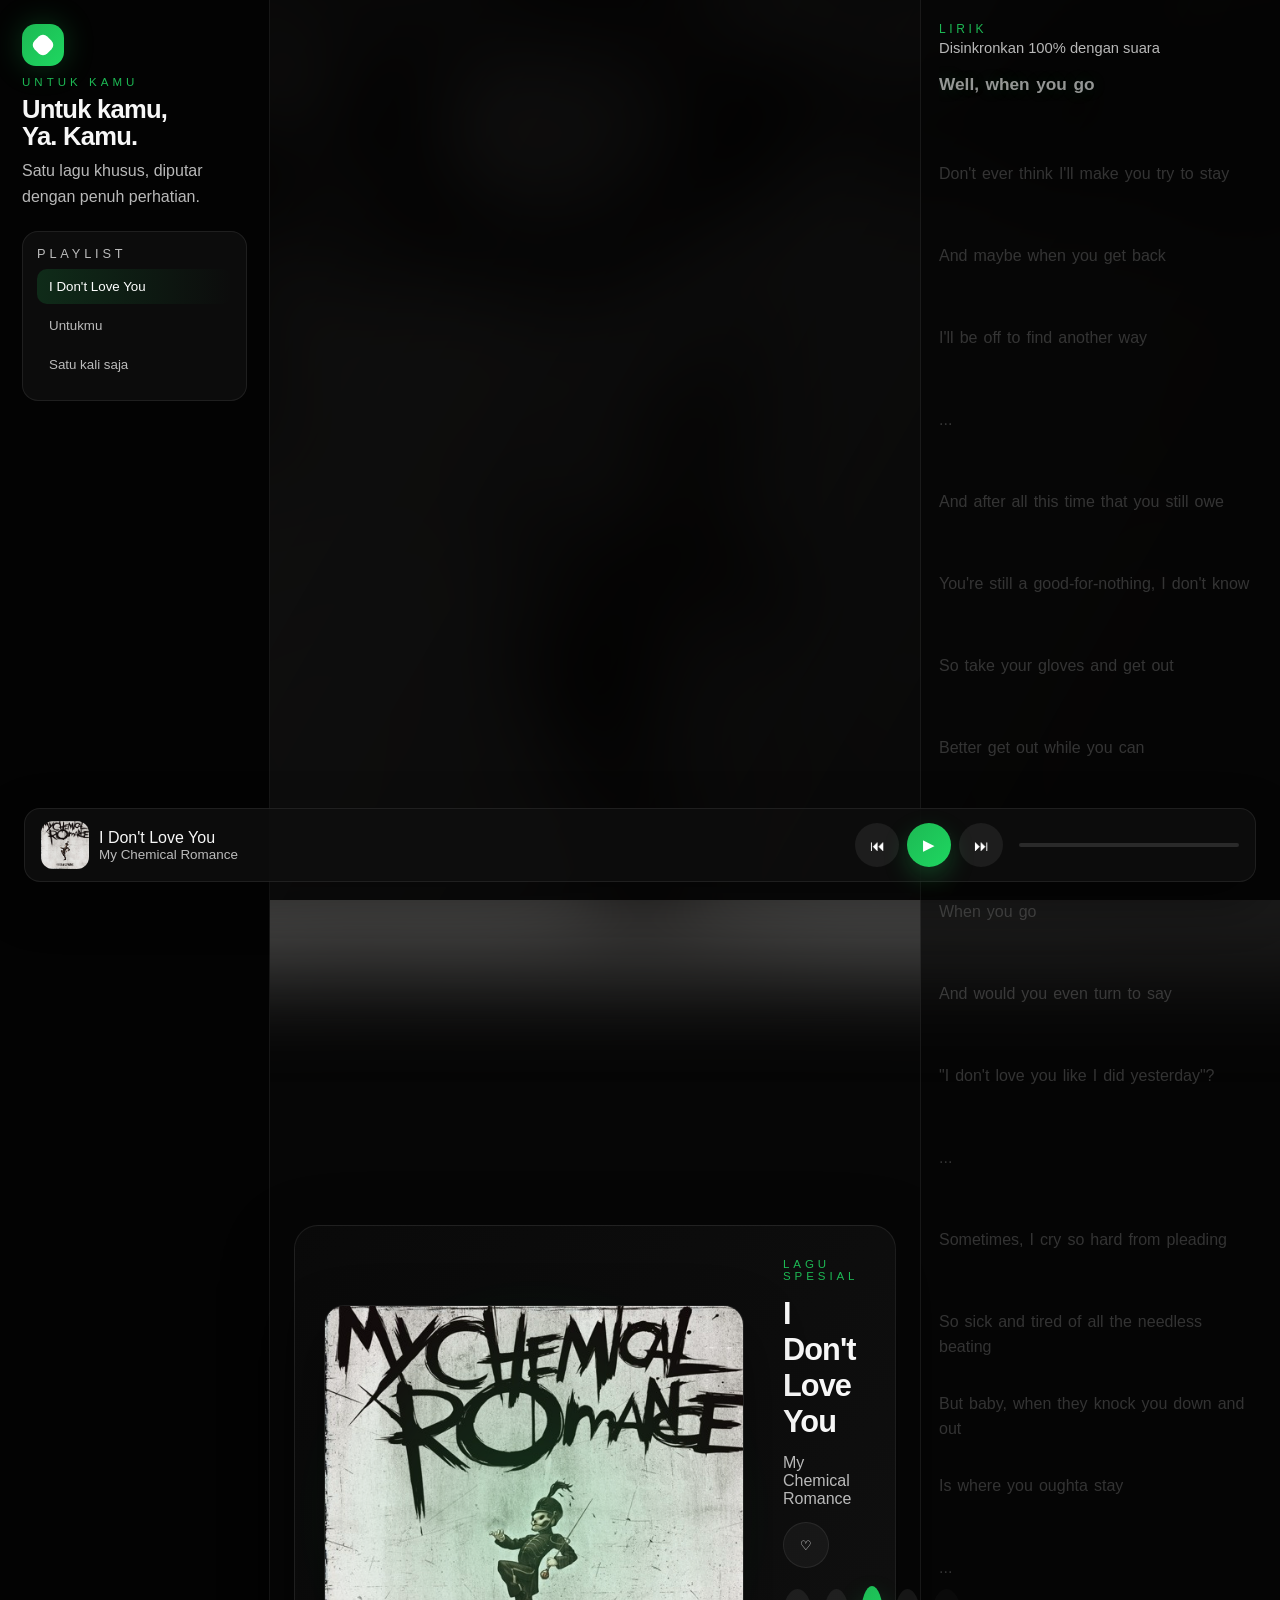
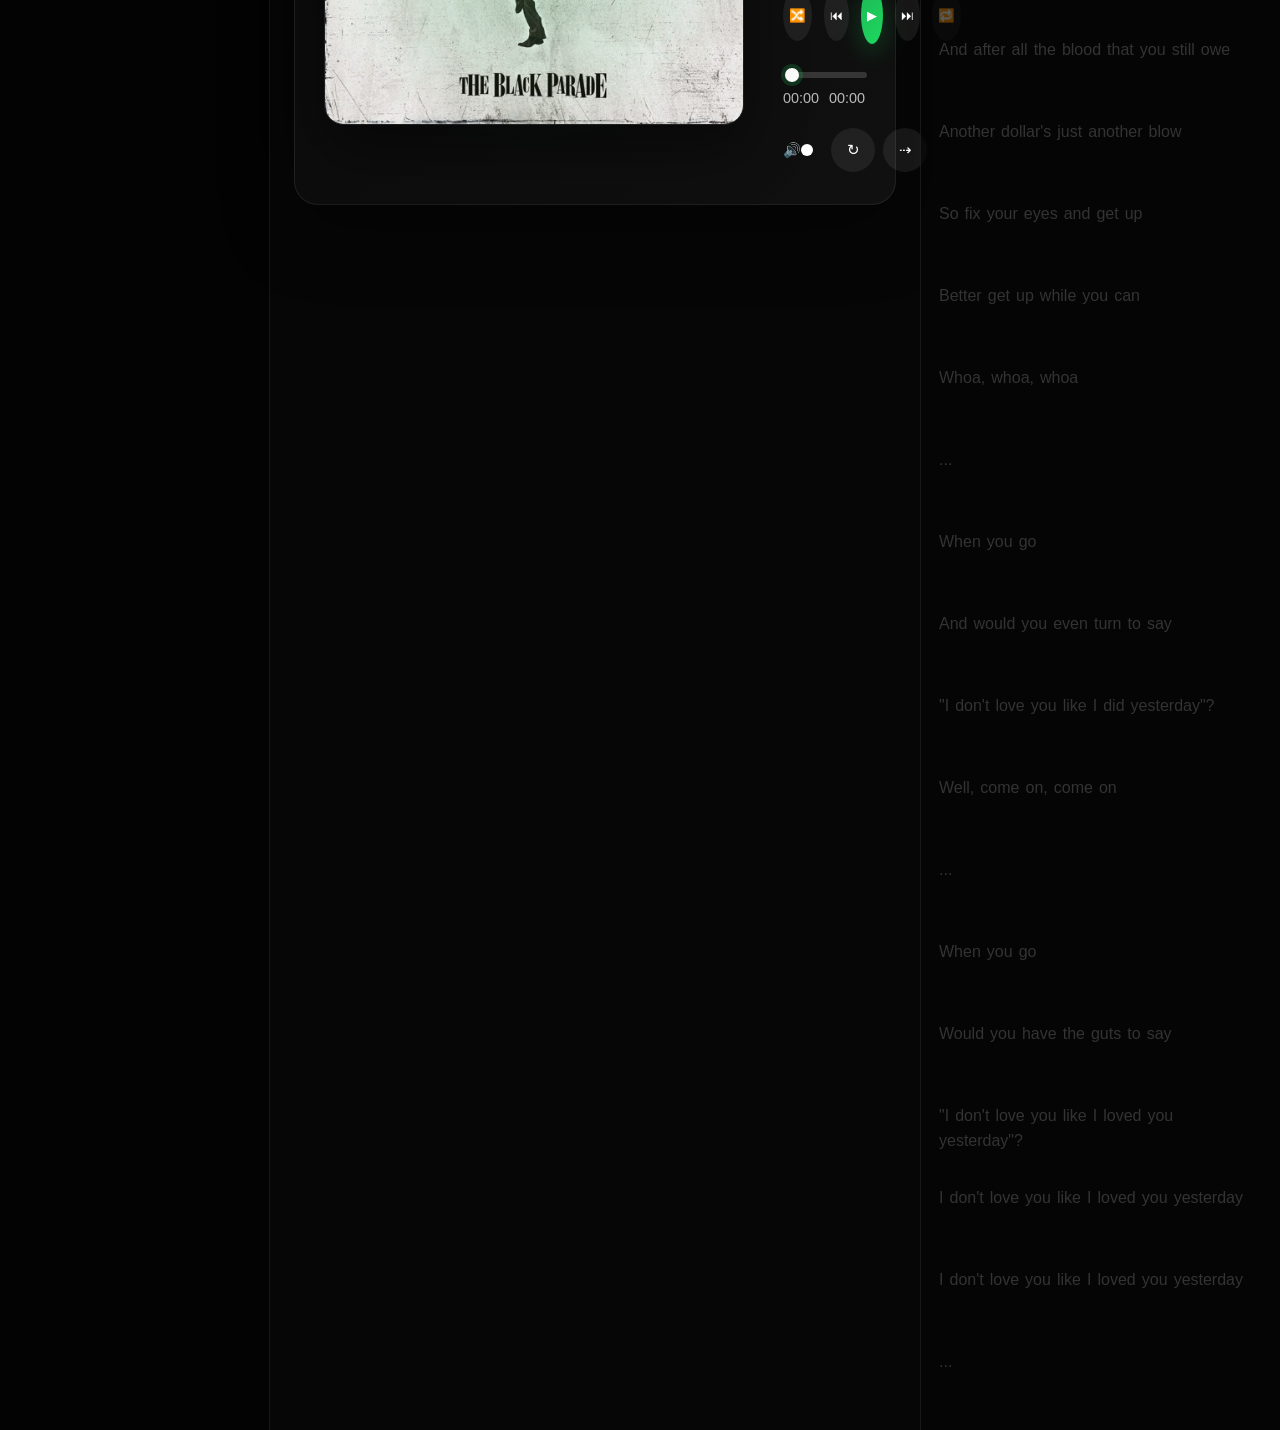
==== index.html @ a2f2b565 "Initial commit" ====
<!DOCTYPE html>
<html lang="id">
  <head>
    <meta charset="UTF-8" />
    <meta name="viewport" content="width=device-width, initial-scale=1.0" />
    <title>Spotify Premium — Untuk Kamu</title>
    <link rel="stylesheet" href="style.css" />
  </head>
  <body>
    <div class="background-layer"></div>

    <div class="app-shell">
      <aside class="sidebar">
        <div class="sidebar-top">
          <div class="spotify-logo" aria-label="Spotify">
            <span></span>
          </div>

          <div class="sidebar-heading">
            <p class="eyebrow">Untuk kamu</p>
            <h1>Untuk kamu,<br />Ya. Kamu.</h1>
            <p class="intro">Satu lagu khusus, diputar dengan penuh perhatian.</p>
          </div>

          <div class="playlist-card">
            <div class="playlist-head">Playlist</div>
            <button class="playlist-item active">I Don't Love You</button>
            <button class="playlist-item">Untukmu</button>
            <button class="playlist-item">Satu kali saja</button>
          </div>
        </div>
      </aside>

      <main class="main-panel">
        <section class="hero-card" id="playerShell">
          <div class="cover-column">
            <div class="cover-wrap">
              <img class="cover-art" src="coverlagu.jpg" alt="Cover lagu" />
            </div>
          </div>

          <div class="player-details">
            <p class="track-kicker">Lagu spesial</p>
            <h2>I Don't Love You</h2>
            <p class="artist">My Chemical Romance</p>
            <button class="heart-btn" aria-label="Suka">♡</button>

            <div class="controls-row" aria-label="Kontrol utama">
              <button class="icon-btn" data-action="shuffle" aria-label="Shuffle">🔀</button>
              <button class="icon-btn" data-action="prev" aria-label="Sebelumnya">⏮</button>
              <button class="icon-btn primary" data-action="toggle" aria-label="Putar / jeda">▶</button>
              <button class="icon-btn" data-action="next" aria-label="Selanjutnya">⏭</button>
              <button class="icon-btn" data-action="repeat" aria-label="Repeat">🔁</button>
            </div>


            <div class="timeline-block">
              <input id="progressBar" class="progress-bar" type="range" min="0" max="100" value="0" step="0.1" />
              <div class="time-row">
                <span id="currentTime">00:00</span>
                <span id="duration">00:00</span>
              </div>
            </div>

            <div class="footer-row">
              <label class="volume-control" for="volumeSlider">
                <span>🔊</span>
                <input id="volumeSlider" type="range" min="0" max="1" step="0.01" value="0.8" />
              </label>
              <div class="toggle-group">
                <button class="icon-btn small" id="repeatBtn" aria-label="Ulangi">↻</button>
                <button class="icon-btn small" id="shuffleBtn" aria-label="Acak">⇢</button>
              </div>
            </div>
          </div>
        </section>
      </main>

      <aside class="lyrics-column">
        <div class="lyrics-header">
          <p class="lyrics-label">Lirik</p>
          <p class="lyrics-sub">Disinkronkan 100% dengan suara</p>
        </div>
        <div id="lyricsList" class="lyrics-list"></div>
      </aside>
    </div>

    <div class="bottom-player">
      <div class="bottom-track">
        <div class="bottom-cover"></div>
        <div>
          <p class="bottom-title">I Don't Love You</p>
          <p class="bottom-artist">My Chemical Romance</p>
        </div>
      </div>

      <div class="bottom-controls">
        <button class="icon-btn small" data-action="prev" aria-label="Sebelumnya">⏮</button>
        <button class="icon-btn primary small" data-action="toggle" aria-label="Putar / jeda">▶</button>
        <button class="icon-btn small" data-action="next" aria-label="Selanjutnya">⏭</button>
      </div>

      <div class="bottom-progress"><span id="miniProgress"></span></div>
    </div>

    <audio id="audio" preload="metadata">
      <source src="LAGUNYA.MP3" type="audio/mpeg" />
    </audio>

    <script src="script.js"></script>
  </body>
</html>
---- style.css ----
﻿:root {
  color-scheme: dark;
  --bg: #060606;
  --panel: rgba(255,255,255,0.04);
  --panel-strong: rgba(255,255,255,0.07);
  --text: #f7f7f7;
  --muted: rgba(255,255,255,0.72);
  --accent: #1db954;
  --border: rgba(255,255,255,0.08);
}

* { box-sizing: border-box; }
html, body { margin: 0; min-height: 100%; }
body {
  font-family: Inter, "Segoe UI", Arial, sans-serif;
  color: var(--text);
  background: var(--bg);
  overflow: hidden;
  position: relative;
}

body::before {
  content: "";
  position: fixed;
  inset: -40px;
  background: url("coverlagu.jpg") center/cover no-repeat;
  filter: blur(40px) brightness(30%);
  transform: scale(1.08);
  z-index: -3;
}

body::after {
  content: "";
  position: fixed;
  inset: 0;
  background: linear-gradient(120deg, rgba(0,0,0,0.72), rgba(0,0,0,0.9));
  z-index: -2;
}

.app-shell {
  min-height: 100dvh;
  display: grid;
  grid-template-columns: 270px minmax(0, 1fr) 360px;
  background: transparent;
}

.sidebar, .main-panel, .lyrics-column { min-height: 100dvh; }

.sidebar {
  background: #030303;
  padding: 24px 22px;
  border-right: 1px solid var(--border);
}

.spotify-logo {
  width: 42px; height: 42px; border-radius: 14px;
  display: grid; place-items: center;
  background: linear-gradient(135deg, var(--accent), #1ed760);
  box-shadow: 0 0 30px rgba(29,185,84,0.28);
}

.spotify-logo span {
  width: 18px; height: 18px; border-radius: 6px;
  background: white; transform: rotate(45deg);
}

.eyebrow {
  margin: 10px 0 8px;
  text-transform: uppercase;
  letter-spacing: 0.35em;
  color: var(--accent);
  font-size: 0.72rem;
}

.sidebar-heading h1 {
  margin: 0 0 8px;
  font-size: clamp(1.6rem, 2vw, 2.2rem);
  line-height: 1.06;
  letter-spacing: -0.03em;
}

.intro {
  margin: 0;
  color: var(--muted);
  line-height: 1.6;
}

.playlist-card {
  margin-top: 22px;
  padding: 14px;
  border-radius: 16px;
  background: var(--panel);
  border: 1px solid var(--border);
}

.playlist-head {
  margin: 0 0 8px;
  font-size: 0.8rem;
  text-transform: uppercase;
  letter-spacing: 0.3em;
  color: var(--muted);
}

.playlist-item {
  width: 100%;
  text-align: left;
  border: 0;
  background: transparent;
  color: var(--muted);
  padding: 10px 12px;
  border-radius: 10px;
  cursor: pointer;
  margin-bottom: 4px;
}

.playlist-item.active {
  color: white;
  background: linear-gradient(90deg, rgba(29,185,84,0.18), transparent);
}

.main-panel {
  padding: 24px;
  display: flex;
  align-items: center;
}

.hero-card {
  width: 100%;
  min-height: 560px;
  padding: 24px;
  border-radius: 24px;
  background: linear-gradient(135deg, rgba(10,10,10,0.96), rgba(18,18,18,0.9));
  border: 1px solid var(--border);
  box-shadow: 0 24px 70px rgba(0,0,0,0.35);
  display: grid;
  grid-template-columns: 430px minmax(0, 1fr);
  gap: 28px;
  align-items: center;
}

.cover-column { display: flex; justify-content: center; }

.cover-wrap { position: relative; display: grid; place-items: center; }

.cover-wrap::before {
  content: "";
  position: absolute;
  inset: -24px;
  border-radius: 50%;
  background: radial-gradient(circle, rgba(29,185,84,0.34), transparent 68%);
  filter: blur(20px);
  opacity: 0.7;
  transition: all 0.4s ease;
}

.hero-card.is-playing .cover-wrap::before {
  opacity: 1; transform: scale(1.04);
}

.cover-art {
  width: 420px;
  height: 420px;
  object-fit: cover;
  border-radius: 20px;
  box-shadow: 0 24px 60px rgba(0,0,0,0.45);
  border: 1px solid rgba(255,255,255,0.08);
  transition: transform 0.45s ease, box-shadow 0.45s ease;
}

.hero-card.is-playing .cover-art {
  animation: gentle-spin 24s linear infinite;
  box-shadow: 0 24px 60px rgba(0,0,0,0.45), 0 0 50px rgba(29,185,84,0.2);
}

.player-details {
  display: flex;
  flex-direction: column;
  gap: 14px;
  padding: 8px 6px;
}

.track-kicker {
  margin: 0;
  font-size: 0.72rem;
  text-transform: uppercase;
  letter-spacing: 0.34em;
  color: var(--accent);
}

.player-details h2 {
  margin: 0;
  font-size: clamp(1.8rem, 2.4vw, 2.8rem);
  letter-spacing: -0.03em;
}

.artist {
  margin: 0;
  color: var(--muted);
  font-size: 1rem;
}

.heart-btn {
  width: 46px;
  height: 46px;
  border-radius: 50%;
  border: 1px solid var(--border);
  background: var(--panel);
  color: white;
  cursor: pointer;
}

.controls-row {
  display: flex;
  align-items: center;
  gap: 12px;
  margin-top: 4px;
}

.icon-btn {
  border: 0;
  border-radius: 50%;
  width: 52px; height: 52px;
  display: grid; place-items: center;
  background: var(--panel-strong);
  color: white;
  cursor: pointer;
  transition: transform 0.2s ease, background 0.2s ease;
}

.icon-btn:hover { transform: translateY(-2px); background: rgba(255,255,255,0.14); }

.icon-btn.primary {
  width: 58px; height: 58px;
  background: linear-gradient(135deg, var(--accent), #1ed760);
  box-shadow: 0 10px 24px rgba(29,185,84,0.28);
}

.icon-btn.small { width: 44px; height: 44px; font-size: 0.95rem; }
.icon-btn.active { color: var(--accent); box-shadow: inset 0 0 0 1px rgba(29,185,84,0.3); }

.timeline-block { margin-top: 6px; }

.progress-bar {
  appearance: none;
  width: 100%; height: 6px;
  border-radius: 999px;
  background: linear-gradient(90deg, var(--accent) 0%, rgba(255,255,255,0.16) 0%);
  outline: none;
}

.progress-bar::-webkit-slider-thumb {
  appearance: none;
  width: 14px; height: 14px; border-radius: 50%;
  background: white; box-shadow: 0 0 0 4px rgba(29,185,84,0.22);
}

.time-row, .footer-row {
  display: flex; align-items: center; justify-content: space-between;
  margin-top: 8px; color: var(--muted); font-size: 0.9rem;
}

.footer-row { gap: 16px; }

.volume-control {
  flex: 1; display: flex; align-items: center; gap: 10px;
}

.volume-control input[type="range"] {
  appearance: none; width: 100%; height: 4px; border-radius: 999px;
  background: linear-gradient(90deg, var(--accent) 0%, rgba(255,255,255,0.16) 0%);
  outline: none;
}

.volume-control input[type="range"]::-webkit-slider-thumb {
  appearance: none; width: 12px; height: 12px; border-radius: 50%; background: white;
}

.toggle-group { display: flex; gap: 8px; }

.lyrics-column {
  background: rgba(6,6,6,0.65);
  border-left: 1px solid var(--border);
  padding: 22px 18px;
  display: flex; flex-direction: column;
}

.lyrics-header { margin-bottom: 10px; }
.lyrics-label {
  margin: 0 0 4px;
  text-transform: uppercase; letter-spacing: 0.3em;
  color: var(--accent); font-size: 0.75rem;
}
.lyrics-sub { margin: 0; color: var(--muted); font-size: 0.92rem; }

.lyrics-list {
  flex: 1; overflow-y: auto; padding-right: 6px;
  display: flex; flex-direction: column; gap: 10px;
}

.lyrics-list::-webkit-scrollbar { width: 6px; }
.lyrics-list::-webkit-scrollbar-thumb { background: rgba(255,255,255,0.14); border-radius: 999px; }

.lyric-line {
  padding: 6px 0; min-height: 72px; opacity: 0.55;
  transform: translateY(8px); transition: all 0.3s ease;
  color: rgba(255,255,255,0.74); font-size: 1rem; line-height: 1.45;
}

.lyric-line.active {
  opacity: 1; color: #f5fff7; transform: translateY(0);
  font-size: 1.08rem; font-weight: 700; text-shadow: 0 0 16px rgba(29,185,84,0.18);
}

.lyric-line.previous, .lyric-line.next { opacity: 0.32; filter: blur(0.3px); }

.lyric-text { display: flex; flex-wrap: wrap; gap: 0.1em; }
.word { display: inline-block; color: rgba(255,255,255,0.58); white-space: pre-wrap; }
.word.highlight { color: #f7fff9; text-shadow: 0 0 16px rgba(29,185,84,0.18); }

.bottom-player {
  position: fixed; left: 24px; right: 24px; bottom: 18px;
  display: grid; grid-template-columns: 1fr auto auto; align-items: center; gap: 16px;
  padding: 12px 16px; border-radius: 16px; background: rgba(14,14,14,0.9);
  border: 1px solid var(--border); box-shadow: 0 18px 50px rgba(0,0,0,0.36);
}

.bottom-track { display: flex; align-items: center; gap: 10px; min-width: 0; }
.bottom-cover {
  width: 48px; height: 48px; border-radius: 12px;
  background: url("coverlagu.jpg") center/cover no-repeat; flex-shrink: 0;
}
.bottom-title, .bottom-artist { margin: 0; overflow: hidden; text-overflow: ellipsis; white-space: nowrap; }
.bottom-artist { color: var(--muted); font-size: 0.84rem; }
.bottom-controls { display: flex; gap: 8px; }
.bottom-progress {
  width: 220px; height: 4px; border-radius: 999px; background: rgba(255,255,255,0.12); overflow: hidden;
}
.bottom-progress span { display: block; height: 100%; width: 0; background: linear-gradient(90deg, var(--accent), #1ed760); }

@keyframes gentle-spin { from { transform: rotate(0deg); } to { transform: rotate(360deg); } }

@media (max-width: 1180px) {
  .app-shell { grid-template-columns: 1fr; }
  .sidebar, .lyrics-column { min-height: auto; }
  .sidebar { border-right: 0; border-bottom: 1px solid var(--border); }
  .lyrics-column { border-left: 0; border-top: 1px solid var(--border); }
  .hero-card { grid-template-columns: 1fr; min-height: auto; }
  .cover-art { width: min(72vw, 420px); height: min(72vw, 420px); }
}

@media (max-width: 760px) {
  body { overflow-y: auto; }
  .main-panel { padding: 14px; }
  .hero-card { padding: 18px; }
  .bottom-player { left: 12px; right: 12px; bottom: 12px; grid-template-columns: 1fr; }
  .bottom-progress { width: 100%; }
  .footer-row { flex-direction: column; align-items: flex-start; }
  .toggle-group { width: 100%; justify-content: flex-end; }
}
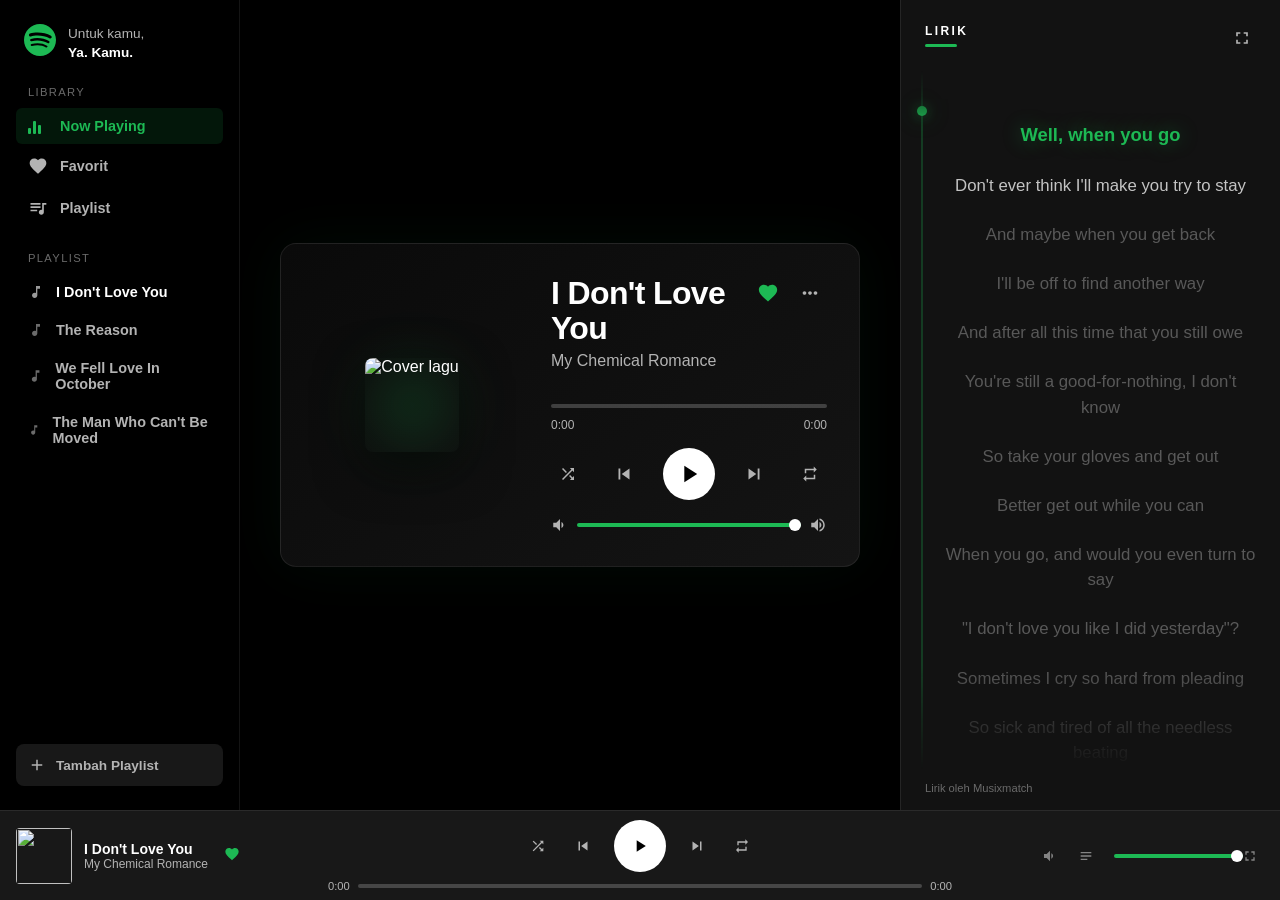
==== commit 737cdc07: "web-ku" ====
--- a/index.html
+++ b/index.html
@@ -3,109 +3,356 @@
   <head>
     <meta charset="UTF-8" />
     <meta name="viewport" content="width=device-width, initial-scale=1.0" />
-    <title>Spotify Premium — Untuk Kamu</title>
+    <title>Spotify — Untuk Kamu</title>
     <link rel="stylesheet" href="style.css" />
   </head>
   <body>
-    <div class="background-layer"></div>
-
     <div class="app-shell">
+      <!-- Sidebar -->
       <aside class="sidebar">
-        <div class="sidebar-top">
+        <div class="sidebar-brand">
           <div class="spotify-logo" aria-label="Spotify">
-            <span></span>
-          </div>
-
-          <div class="sidebar-heading">
-            <p class="eyebrow">Untuk kamu</p>
-            <h1>Untuk kamu,<br />Ya. Kamu.</h1>
-            <p class="intro">Satu lagu khusus, diputar dengan penuh perhatian.</p>
-          </div>
-
-          <div class="playlist-card">
-            <div class="playlist-head">Playlist</div>
-            <button class="playlist-item active">I Don't Love You</button>
-            <button class="playlist-item">Untukmu</button>
-            <button class="playlist-item">Satu kali saja</button>
-          </div>
-        </div>
+            <svg viewBox="0 0 24 24" width="32" height="32" fill="currentColor">
+              <path d="M12 0C5.4 0 0 5.4 0 12s5.4 12 12 12 12-5.4 12-12S18.66 0 12 0zm5.521 17.34c-.24.359-.66.48-1.021.24-2.82-1.74-6.36-2.101-10.561-1.141-.418.122-.779-.179-.899-.539-.12-.421.18-.78.54-.9 4.56-1.021 8.52-.6 11.64 1.32.42.18.479.659.301 1.02zm1.44-3.3c-.301.42-.841.6-1.262.3-3.239-1.98-8.159-2.58-11.939-1.38-.479.12-1.02-.12-1.14-.6-.12-.48.12-1.021.6-1.141C9.6 9.9 15 10.561 18.72 12.84c.361.181.54.78.241 1.2zm.12-3.36C15.24 8.4 8.82 8.16 5.16 9.301c-.6.179-1.2-.181-1.38-.721-.18-.601.18-1.2.72-1.381 4.26-1.26 11.28-1.02 15.721 1.621.539.3.719 1.02.419 1.56-.299.421-1.02.599-1.559.3z"/>
+            </svg>
+          </div>
+          <p class="sidebar-greeting">Untuk kamu,<br /><strong>Ya. Kamu.</strong></p>
+        </div>
+
+        <nav class="sidebar-nav">
+          <p class="nav-section-label">Library</p>
+          <button class="nav-item active" data-nav="now-playing">
+            <span class="nav-icon equalizer">
+              <span></span><span></span><span></span>
+            </span>
+            Now Playing
+          </button>
+          <button class="nav-item" data-nav="favorit">
+            <svg class="nav-icon" viewBox="0 0 24 24" width="20" height="20" fill="currentColor">
+              <path d="M12 21.35l-1.45-1.32C5.4 15.36 2 12.28 2 8.5 2 5.42 4.42 3 7.5 3c1.74 0 3.41.81 4.5 2.09C13.09 3.81 14.76 3 16.5 3 19.58 3 22 5.42 22 8.5c0 3.78-3.4 6.86-8.55 11.54L12 21.35z"/>
+            </svg>
+            Favorit
+          </button>
+          <button class="nav-item" data-nav="playlist">
+            <svg class="nav-icon" viewBox="0 0 24 24" width="20" height="20" fill="currentColor">
+              <path d="M15 6H3v2h12V6zm0 4H3v2h12v-2zM3 16h8v-2H3v2zM17 6v8.18c-.31-.11-.65-.18-1-.18-1.66 0-3 1.34-3 3s1.34 3 3 3 3-1.34 3-3V8h3V6h-5z"/>
+            </svg>
+            Playlist
+          </button>
+        </nav>
+
+        <div class="sidebar-playlists">
+          <p class="nav-section-label">Playlist</p>
+          <button class="playlist-item active" data-song-index="0">
+            <svg viewBox="0 0 24 24" width="16" height="16" fill="currentColor"><path d="M12 3v10.55c-.59-.34-1.27-.55-2-.55-2.21 0-4 1.79-4 4s1.79 4 4 4 4-1.79 4-4V7h4V3h-6z"/></svg>
+            I Don't Love You
+          </button>
+          <button class="playlist-item" data-song-index="1">
+            <svg viewBox="0 0 24 24" width="16" height="16" fill="currentColor"><path d="M12 3v10.55c-.59-.34-1.27-.55-2-.55-2.21 0-4 1.79-4 4s1.79 4 4 4 4-1.79 4-4V7h4V3h-6z"/></svg>
+            The Reason
+          </button>
+          <button class="playlist-item" data-song-index="2">
+            <svg viewBox="0 0 24 24" width="16" height="16" fill="currentColor"><path d="M12 3v10.55c-.59-.34-1.27-.55-2-.55-2.21 0-4 1.79-4 4s1.79 4 4 4 4-1.79 4-4V7h4V3h-6z"/></svg>
+            We Fell Love In October
+          </button>
+          <button class="playlist-item" data-song-index="3">
+            <svg viewBox="0 0 24 24" width="16" height="16" fill="currentColor"><path d="M12 3v10.55c-.59-.34-1.27-.55-2-.55-2.21 0-4 1.79-4 4s1.79 4 4 4 4-1.79 4-4V7h4V3h-6z"/></svg>
+            The Man Who Can't Be Moved
+          </button>
+        </div>
+
+        <button class="add-playlist-btn">
+          <svg viewBox="0 0 24 24" width="18" height="18" fill="currentColor"><path d="M19 13h-6v6h-2v-6H5v-2h6V5h2v6h6v2z"/></svg>
+          Tambah Playlist
+        </button>
       </aside>
 
+      <!-- Main Player -->
       <main class="main-panel">
-        <section class="hero-card" id="playerShell">
-          <div class="cover-column">
+        <section class="player-card" id="playerShell">
+          <div class="cover-section">
             <div class="cover-wrap">
               <img class="cover-art" src="coverlagu.jpg" alt="Cover lagu" />
             </div>
           </div>
 
-          <div class="player-details">
-            <p class="track-kicker">Lagu spesial</p>
-            <h2>I Don't Love You</h2>
-            <p class="artist">My Chemical Romance</p>
-            <button class="heart-btn" aria-label="Suka">♡</button>
-
-            <div class="controls-row" aria-label="Kontrol utama">
-              <button class="icon-btn" data-action="shuffle" aria-label="Shuffle">🔀</button>
-              <button class="icon-btn" data-action="prev" aria-label="Sebelumnya">⏮</button>
-              <button class="icon-btn primary" data-action="toggle" aria-label="Putar / jeda">▶</button>
-              <button class="icon-btn" data-action="next" aria-label="Selanjutnya">⏭</button>
-              <button class="icon-btn" data-action="repeat" aria-label="Repeat">🔁</button>
+          <div class="track-section">
+            <div class="track-header">
+              <div>
+                <h2 class="track-title">I Don't Love You</h2>
+                <p class="track-artist">My Chemical Romance</p>
+              </div>
+              <div class="track-actions">
+                <button class="heart-btn liked" aria-label="Suka">
+                  <svg viewBox="0 0 24 24" width="22" height="22" fill="currentColor">
+                    <path d="M12 21.35l-1.45-1.32C5.4 15.36 2 12.28 2 8.5 2 5.42 4.42 3 7.5 3c1.74 0 3.41.81 4.5 2.09C13.09 3.81 14.76 3 16.5 3 19.58 3 22 5.42 22 8.5c0 3.78-3.4 6.86-8.55 11.54L12 21.35z"/>
+                  </svg>
+                </button>
+                <button class="menu-btn" aria-label="Menu">
+                  <svg viewBox="0 0 24 24" width="22" height="22" fill="currentColor">
+                    <path d="M6 10c-1.1 0-2 .9-2 2s.9 2 2 2 2-.9 2-2-.9-2-2-2zm12 0c-1.1 0-2 .9-2 2s.9 2 2 2 2-.9 2-2-.9-2-2-2zm-6 0c-1.1 0-2 .9-2 2s.9 2 2 2 2-.9 2-2-.9-2-2-2z"/>
+                  </svg>
+                </button>
+              </div>
             </div>
 
-
-            <div class="timeline-block">
-              <input id="progressBar" class="progress-bar" type="range" min="0" max="100" value="0" step="0.1" />
-              <div class="time-row">
-                <span id="currentTime">00:00</span>
-                <span id="duration">00:00</span>
-              </div>
-            </div>
-
-            <div class="footer-row">
-              <label class="volume-control" for="volumeSlider">
-                <span>🔊</span>
+            <div class="player-controls">
+              <div class="timeline-block">
+                <input id="progressBar" class="progress-bar" type="range" min="0" max="100" value="0" step="0.01" />
+                <div class="time-row">
+                  <span id="currentTime">0:00</span>
+                  <span id="duration">0:00</span>
+                </div>
+              </div>
+
+              <div class="controls-row">
+                <button class="ctrl-btn" data-action="shuffle" aria-label="Shuffle">
+                  <svg viewBox="0 0 24 24" width="18" height="18" fill="currentColor"><path d="M10.59 9.17L5.41 4 4 5.41l5.17 5.17 1.42-1.41zM14.5 4l2.04 2.04L4 18.59 5.41 20 17.96 7.46 20 9.5V4h-5.5zm.33 9.41l-1.41 1.41 3.13 3.13L14.5 20H20v-5.5l-2.04 2.04-3.13-3.13z"/></svg>
+                </button>
+                <button class="ctrl-btn" data-action="prev" aria-label="Sebelumnya">
+                  <svg viewBox="0 0 24 24" width="22" height="22" fill="currentColor"><path d="M6 6h2v12H6zm3.5 6l8.5 6V6z"/></svg>
+                </button>
+                <button class="ctrl-btn play-btn" data-action="toggle" aria-label="Putar / jeda">
+                  <svg class="icon-play" viewBox="0 0 24 24" width="28" height="28" fill="currentColor"><path d="M8 5v14l11-7z"/></svg>
+                  <svg class="icon-pause" viewBox="0 0 24 24" width="28" height="28" fill="currentColor"><path d="M6 19h4V5H6v14zm8-14v14h4V5h-4z"/></svg>
+                </button>
+                <button class="ctrl-btn" data-action="next" aria-label="Selanjutnya">
+                  <svg viewBox="0 0 24 24" width="22" height="22" fill="currentColor"><path d="M6 18l8.5-6L6 6v12zM16 6v12h2V6h-2z"/></svg>
+                </button>
+                <button class="ctrl-btn" data-action="repeat" aria-label="Repeat">
+                  <svg viewBox="0 0 24 24" width="18" height="18" fill="currentColor"><path d="M7 7h10v3l4-4-4-4v3H5v6h2V7zm10 10H7v-3l-4 4 4 4v-3h12v-6h-2v4z"/></svg>
+                </button>
+              </div>
+
+              <div class="volume-block">
+                <svg viewBox="0 0 24 24" width="18" height="18" fill="currentColor"><path d="M3 9v6h4l5 5V4L7 9H3zm13.5 3c0-1.77-1.02-3.29-2.5-4.03v8.05c1.48-.73 2.5-2.25 2.5-4.02z"/></svg>
                 <input id="volumeSlider" type="range" min="0" max="1" step="0.01" value="0.8" />
-              </label>
-              <div class="toggle-group">
-                <button class="icon-btn small" id="repeatBtn" aria-label="Ulangi">↻</button>
-                <button class="icon-btn small" id="shuffleBtn" aria-label="Acak">⇢</button>
+                <svg viewBox="0 0 24 24" width="18" height="18" fill="currentColor"><path d="M3 9v6h4l5 5V4L7 9H3zm13.5 3c0-1.77-1.02-3.29-2.5-4.03v8.05c1.48-.73 2.5-2.25 2.5-4.02zM14 3.23v2.06c2.89.86 5 3.54 5 6.71s-2.11 5.85-5 6.71v2.06c4.01-.91 7-4.49 7-8.77s-2.99-7.86-7-8.77z"/></svg>
               </div>
             </div>
           </div>
         </section>
       </main>
 
-      <aside class="lyrics-column">
+      <!-- Lyrics Panel -->
+      <aside class="lyrics-panel">
         <div class="lyrics-header">
-          <p class="lyrics-label">Lirik</p>
-          <p class="lyrics-sub">Disinkronkan 100% dengan suara</p>
-        </div>
-        <div id="lyricsList" class="lyrics-list"></div>
+          <div>
+            <h3 class="lyrics-title">LIRIK</h3>
+            <div class="lyrics-underline"></div>
+          </div>
+          <button class="lyrics-expand" aria-label="Layar penuh">
+            <svg viewBox="0 0 24 24" width="20" height="20" fill="currentColor"><path d="M7 14H5v5h5v-2H7v-3zm-2-4h2V7h3V5H5v5zm12 7h-3v2h5v-5h-2v3zM14 5v2h3v3h2V5h-5z"/></svg>
+          </button>
+        </div>
+
+        <div class="lyrics-viewport">
+          <div class="lyrics-progress-line">
+            <div class="lyrics-progress-dot" id="lyricsDot"></div>
+          </div>
+          <div id="lyricsList" class="lyrics-list"></div>
+        </div>
+
+        <p class="lyrics-credit">Lirik oleh Musixmatch</p>
       </aside>
     </div>
 
-    <div class="bottom-player">
-      <div class="bottom-track">
-        <div class="bottom-cover"></div>
-        <div>
+    <!-- Bottom Player Bar -->
+    <footer class="bottom-bar">
+      <div class="bottom-left">
+        <img class="bottom-thumb" src="coverlagu.jpg" alt="" />
+        <div class="bottom-info">
           <p class="bottom-title">I Don't Love You</p>
           <p class="bottom-artist">My Chemical Romance</p>
         </div>
+        <button class="bottom-heart liked" aria-label="Suka">
+          <svg viewBox="0 0 24 24" width="16" height="16" fill="currentColor">
+            <path d="M12 21.35l-1.45-1.32C5.4 15.36 2 12.28 2 8.5 2 5.42 4.42 3 7.5 3c1.74 0 3.41.81 4.5 2.09C13.09 3.81 14.76 3 16.5 3 19.58 3 22 5.42 22 8.5c0 3.78-3.4 6.86-8.55 11.54L12 21.35z"/>
+          </svg>
+        </button>
       </div>
 
-      <div class="bottom-controls">
-        <button class="icon-btn small" data-action="prev" aria-label="Sebelumnya">⏮</button>
-        <button class="icon-btn primary small" data-action="toggle" aria-label="Putar / jeda">▶</button>
-        <button class="icon-btn small" data-action="next" aria-label="Selanjutnya">⏭</button>
+      <div class="bottom-center">
+        <div class="bottom-controls">
+          <button class="ctrl-btn sm" data-action="shuffle" aria-label="Shuffle">
+            <svg viewBox="0 0 24 24" width="16" height="16" fill="currentColor"><path d="M10.59 9.17L5.41 4 4 5.41l5.17 5.17 1.42-1.41zM14.5 4l2.04 2.04L4 18.59 5.41 20 17.96 7.46 20 9.5V4h-5.5zm.33 9.41l-1.41 1.41 3.13 3.13L14.5 20H20v-5.5l-2.04 2.04-3.13-3.13z"/></svg>
+          </button>
+          <button class="ctrl-btn sm" data-action="prev" aria-label="Sebelumnya">
+            <svg viewBox="0 0 24 24" width="18" height="18" fill="currentColor"><path d="M6 6h2v12H6zm3.5 6l8.5 6V6z"/></svg>
+          </button>
+          <button class="ctrl-btn sm play-btn" data-action="toggle" aria-label="Putar / jeda">
+            <svg class="icon-play" viewBox="0 0 24 24" width="20" height="20" fill="currentColor"><path d="M8 5v14l11-7z"/></svg>
+            <svg class="icon-pause" viewBox="0 0 24 24" width="20" height="20" fill="currentColor"><path d="M6 19h4V5H6v14zm8-14v14h4V5h-4z"/></svg>
+          </button>
+          <button class="ctrl-btn sm" data-action="next" aria-label="Selanjutnya">
+            <svg viewBox="0 0 24 24" width="18" height="18" fill="currentColor"><path d="M6 18l8.5-6L6 6v12zM16 6v12h2V6h-2z"/></svg>
+          </button>
+          <button class="ctrl-btn sm" data-action="repeat" aria-label="Repeat">
+            <svg viewBox="0 0 24 24" width="16" height="16" fill="currentColor"><path d="M7 7h10v3l4-4-4-4v3H5v6h2V7zm10 10H7v-3l-4 4 4 4v-3h12v-6h-2v4z"/></svg>
+          </button>
+        </div>
+        <div class="bottom-timeline">
+          <span id="bottomCurrentTime">0:00</span>
+          <div class="bottom-progress-wrap">
+            <div class="bottom-progress-bg">
+              <div class="bottom-progress-fill" id="bottomProgressFill"></div>
+            </div>
+          </div>
+          <span id="bottomDuration">0:00</span>
+        </div>
       </div>
 
-      <div class="bottom-progress"><span id="miniProgress"></span></div>
+      <div class="bottom-right">
+        <button class="ctrl-btn sm ghost" aria-label="Perangkat">
+          <svg viewBox="0 0 24 24" width="16" height="16" fill="currentColor"><path d="M3 9v6h4l5 5V4L7 9H3zm13.5 3c0-1.77-1.02-3.29-2.5-4.03v8.05c1.48-.73 2.5-2.25 2.5-4.02z"/></svg>
+        </button>
+        <button class="ctrl-btn sm ghost" aria-label="Antrian">
+          <svg viewBox="0 0 24 24" width="16" height="16" fill="currentColor"><path d="M4 6h16v2H4V6zm0 5h16v2H4v-2zm0 5h10v2H4v-2z"/></svg>
+        </button>
+        <div class="bottom-volume">
+          <svg viewBox="0 0 24 24" width="16" height="16" fill="currentColor"><path d="M3 9v6h4l5 5V4L7 9H3zm13.5 3c0-1.77-1.02-3.29-2.5-4.03v8.05c1.48-.73 2.5-2.25 2.5-4.02z"/></svg>
+          <input id="bottomVolumeSlider" type="range" min="0" max="1" step="0.01" value="0.8" />
+        </div>
+        <button class="ctrl-btn sm ghost" aria-label="Layar penuh">
+          <svg viewBox="0 0 24 24" width="16" height="16" fill="currentColor"><path d="M7 14H5v5h5v-2H7v-3zm-2-4h2V7h3V5H5v5zm12 7h-3v2h5v-5h-2v3zM14 5v2h3v3h2V5h-5z"/></svg>
+        </button>
+      </div>
+    </footer>
+
+    <audio id="audio" preload="metadata" src="I Dont Love You/I Don't Love You_spotdown.org.mp3">
+    </audio>
+
+    <!-- Modal for adding new playlist -->
+    <div id="addPlaylistModal" class="modal hidden">
+      <div class="modal-backdrop"></div>
+      <div class="modal-content">
+        <h3>Tambah Playlist Baru</h3>
+        <input id="songNameInput" type="text" placeholder="Nama lagu" maxlength="50" />
+        <input id="artistNameInput" type="text" placeholder="Nama artist (opsional)" maxlength="50" />
+        <div class="modal-buttons">
+          <button id="cancelBtn" class="modal-btn cancel">Batal</button>
+          <button id="submitBtn" class="modal-btn submit">Tambah</button>
+        </div>
+      </div>
     </div>
 
-    <audio id="audio" preload="metadata">
-      <source src="LAGUNYA.MP3" type="audio/mpeg" />
-    </audio>
+    <style>
+      .modal {
+        position: fixed;
+        z-index: 9999;
+        left: 0;
+        top: 0;
+        width: 100%;
+        height: 100%;
+        display: flex;
+        align-items: center;
+        justify-content: center;
+      }
+
+      .modal.hidden {
+        display: none !important;
+      }
+
+      .modal-backdrop {
+        position: absolute;
+        top: 0;
+        left: 0;
+        right: 0;
+        bottom: 0;
+        background-color: rgba(0, 0, 0, 0.8);
+        z-index: 1;
+      }
+
+      .modal-content {
+        background-color: #282828;
+        padding: 30px;
+        border-radius: 10px;
+        width: 90%;
+        max-width: 400px;
+        box-shadow: 0 8px 16px rgba(0, 0, 0, 0.6);
+        position: relative;
+        z-index: 2;
+        animation: slideUp 0.3s ease-out;
+      }
+
+      @keyframes slideUp {
+        from {
+          transform: translateY(50px);
+          opacity: 0;
+        }
+        to {
+          transform: translateY(0);
+          opacity: 1;
+        }
+      }
+
+      .modal-content h3 {
+        color: #fff;
+        margin-top: 0;
+        margin-bottom: 20px;
+        font-size: 18px;
+        font-weight: 600;
+      }
+
+      .modal-content input {
+        width: 100%;
+        padding: 12px;
+        margin-bottom: 15px;
+        border: 1px solid #404040;
+        border-radius: 5px;
+        background-color: #404040;
+        color: #fff;
+        font-size: 14px;
+        box-sizing: border-box;
+      }
+
+      .modal-content input::placeholder {
+        color: #999;
+      }
+
+      .modal-content input:focus {
+        outline: none;
+        border-color: #1db954;
+        background-color: #333;
+        box-shadow: 0 0 8px rgba(29, 185, 84, 0.3);
+      }
+
+      .modal-buttons {
+        display: flex;
+        gap: 10px;
+        margin-top: 20px;
+      }
+
+      .modal-btn {
+        flex: 1;
+        padding: 12px;
+        border: none;
+        border-radius: 5px;
+        font-size: 14px;
+        font-weight: 600;
+        cursor: pointer;
+        transition: all 0.2s;
+      }
+
+      .modal-btn.submit {
+        background-color: #1db954;
+        color: #fff;
+      }
+
+      .modal-btn.submit:hover {
+        background-color: #1ed760;
+        transform: scale(1.02);
+      }
+
+      .modal-btn.cancel {
+        background-color: #404040;
+        color: #fff;
+      }
+
+      .modal-btn.cancel:hover {
+        background-color: #505050;
+      }
+    </style>
 
     <script src="script.js"></script>
   </body>
--- a/style.css
+++ b/style.css
@@ -1,359 +1,670 @@
 ﻿:root {
   color-scheme: dark;
-  --bg: #060606;
-  --panel: rgba(255,255,255,0.04);
-  --panel-strong: rgba(255,255,255,0.07);
-  --text: #f7f7f7;
-  --muted: rgba(255,255,255,0.72);
+  --bg: #000000;
+  --sidebar: #000000;
+  --panel: #121212;
+  --panel-2: #181818;
+  --text: #ffffff;
+  --muted: #b3b3b3;
+  --dim: #6a6a6a;
   --accent: #1db954;
-  --border: rgba(255,255,255,0.08);
-}
-
-* { box-sizing: border-box; }
-html, body { margin: 0; min-height: 100%; }
+  --accent-glow: rgba(29, 185, 84, 0.45);
+  --border: rgba(255, 255, 255, 0.08);
+  --bottom-bar-h: 90px;
+}
+
+* { box-sizing: border-box; margin: 0; padding: 0; }
+
+html, body {
+  height: 100%;
+  overflow: hidden;
+}
+
 body {
-  font-family: Inter, "Segoe UI", Arial, sans-serif;
+  font-family: "Circular", "Helvetica Neue", Helvetica, Arial, sans-serif;
   color: var(--text);
   background: var(--bg);
-  overflow: hidden;
+}
+
+/* ── Layout ── */
+.app-shell {
+  display: grid;
+  grid-template-columns: 240px 1fr 380px;
+  height: calc(100vh - var(--bottom-bar-h));
+  overflow: hidden;
+}
+
+/* ── Sidebar ── */
+.sidebar {
+  background: var(--sidebar);
+  padding: 24px 16px;
+  display: flex;
+  flex-direction: column;
+  gap: 24px;
+  border-right: 1px solid var(--border);
+  overflow-y: auto;
+}
+
+.sidebar-brand {
+  display: flex;
+  align-items: flex-start;
+  gap: 12px;
+  padding: 0 8px;
+}
+
+.spotify-logo {
+  color: var(--accent);
+  flex-shrink: 0;
+}
+
+.sidebar-greeting {
+  font-size: 0.85rem;
+  color: var(--muted);
+  line-height: 1.4;
+}
+
+.sidebar-greeting strong {
+  color: var(--text);
+  font-weight: 700;
+}
+
+.nav-section-label {
+  font-size: 0.7rem;
+  text-transform: uppercase;
+  letter-spacing: 0.12em;
+  color: var(--dim);
+  padding: 0 12px;
+  margin-bottom: 8px;
+}
+
+.sidebar-nav,
+.sidebar-playlists {
+  display: flex;
+  flex-direction: column;
+  gap: 2px;
+}
+
+.nav-item,
+.playlist-item {
+  display: flex;
+  align-items: center;
+  gap: 12px;
+  padding: 10px 12px;
+  border: none;
+  border-radius: 6px;
+  background: transparent;
+  color: var(--muted);
+  font-size: 0.9rem;
+  font-weight: 600;
+  cursor: pointer;
+  text-align: left;
+  transition: color 0.15s, background 0.15s;
+}
+
+.nav-item:hover,
+.playlist-item:hover {
+  color: var(--text);
+}
+
+.nav-item.active {
+  color: var(--accent);
+  background: rgba(29, 185, 84, 0.12);
+}
+
+.playlist-item.active {
+  color: var(--text);
+}
+
+.nav-icon { flex-shrink: 0; }
+
+.equalizer {
+  display: flex;
+  align-items: flex-end;
+  gap: 2px;
+  width: 20px;
+  height: 16px;
+}
+
+.equalizer span {
+  display: block;
+  width: 3px;
+  background: var(--accent);
+  border-radius: 1px;
+  animation: eq 0.8s ease-in-out infinite alternate;
+}
+
+.equalizer span:nth-child(1) { height: 40%; animation-delay: 0s; }
+.equalizer span:nth-child(2) { height: 80%; animation-delay: 0.2s; }
+.equalizer span:nth-child(3) { height: 55%; animation-delay: 0.4s; }
+
+@keyframes eq {
+  from { transform: scaleY(0.4); }
+  to   { transform: scaleY(1); }
+}
+
+.sidebar-playlists .playlist-item svg { opacity: 0.6; }
+
+.add-playlist-btn {
+  margin-top: auto;
+  display: flex;
+  align-items: center;
+  gap: 10px;
+  padding: 12px;
+  border: none;
+  border-radius: 8px;
+  background: var(--panel-2);
+  color: var(--muted);
+  font-size: 0.85rem;
+  font-weight: 600;
+  cursor: pointer;
+  transition: color 0.15s, background 0.15s;
+}
+
+.add-playlist-btn:hover {
+  color: var(--text);
+  background: #282828;
+}
+
+/* ── Main Player ── */
+.main-panel {
+  background: var(--bg);
+  display: flex;
+  align-items: center;
+  justify-content: center;
+  padding: 32px 40px;
+  overflow: hidden;
+}
+
+.player-card {
+  width: 100%;
+  max-width: 900px;
+  display: grid;
+  grid-template-columns: 1fr 1fr;
+  gap: 40px;
+  align-items: center;
+  padding: 32px;
+  border-radius: 16px;
+  background: linear-gradient(145deg, #0a0a0a 0%, #141414 100%);
+  border: 1px solid var(--border);
+  box-shadow: 0 0 60px rgba(29, 185, 84, 0.06);
+  transition: box-shadow 0.4s;
+}
+
+.player-card.is-playing {
+  box-shadow: 0 0 80px rgba(29, 185, 84, 0.12);
+}
+
+.cover-section {
+  display: flex;
+  justify-content: center;
+}
+
+.cover-wrap {
   position: relative;
 }
-
-body::before {
-  content: "";
-  position: fixed;
-  inset: -40px;
-  background: url("coverlagu.jpg") center/cover no-repeat;
-  filter: blur(40px) brightness(30%);
-  transform: scale(1.08);
-  z-index: -3;
-}
-
-body::after {
-  content: "";
-  position: fixed;
-  inset: 0;
-  background: linear-gradient(120deg, rgba(0,0,0,0.72), rgba(0,0,0,0.9));
-  z-index: -2;
-}
-
-.app-shell {
-  min-height: 100dvh;
-  display: grid;
-  grid-template-columns: 270px minmax(0, 1fr) 360px;
-  background: transparent;
-}
-
-.sidebar, .main-panel, .lyrics-column { min-height: 100dvh; }
-
-.sidebar {
-  background: #030303;
-  padding: 24px 22px;
-  border-right: 1px solid var(--border);
-}
-
-.spotify-logo {
-  width: 42px; height: 42px; border-radius: 14px;
-  display: grid; place-items: center;
-  background: linear-gradient(135deg, var(--accent), #1ed760);
-  box-shadow: 0 0 30px rgba(29,185,84,0.28);
-}
-
-.spotify-logo span {
-  width: 18px; height: 18px; border-radius: 6px;
-  background: white; transform: rotate(45deg);
-}
-
-.eyebrow {
-  margin: 10px 0 8px;
-  text-transform: uppercase;
-  letter-spacing: 0.35em;
-  color: var(--accent);
-  font-size: 0.72rem;
-}
-
-.sidebar-heading h1 {
-  margin: 0 0 8px;
-  font-size: clamp(1.6rem, 2vw, 2.2rem);
-  line-height: 1.06;
-  letter-spacing: -0.03em;
-}
-
-.intro {
-  margin: 0;
-  color: var(--muted);
-  line-height: 1.6;
-}
-
-.playlist-card {
-  margin-top: 22px;
-  padding: 14px;
-  border-radius: 16px;
-  background: var(--panel);
-  border: 1px solid var(--border);
-}
-
-.playlist-head {
-  margin: 0 0 8px;
-  font-size: 0.8rem;
-  text-transform: uppercase;
-  letter-spacing: 0.3em;
-  color: var(--muted);
-}
-
-.playlist-item {
-  width: 100%;
-  text-align: left;
-  border: 0;
-  background: transparent;
-  color: var(--muted);
-  padding: 10px 12px;
-  border-radius: 10px;
-  cursor: pointer;
-  margin-bottom: 4px;
-}
-
-.playlist-item.active {
-  color: white;
-  background: linear-gradient(90deg, rgba(29,185,84,0.18), transparent);
-}
-
-.main-panel {
-  padding: 24px;
-  display: flex;
-  align-items: center;
-}
-
-.hero-card {
-  width: 100%;
-  min-height: 560px;
-  padding: 24px;
-  border-radius: 24px;
-  background: linear-gradient(135deg, rgba(10,10,10,0.96), rgba(18,18,18,0.9));
-  border: 1px solid var(--border);
-  box-shadow: 0 24px 70px rgba(0,0,0,0.35);
-  display: grid;
-  grid-template-columns: 430px minmax(0, 1fr);
-  gap: 28px;
-  align-items: center;
-}
-
-.cover-column { display: flex; justify-content: center; }
-
-.cover-wrap { position: relative; display: grid; place-items: center; }
 
 .cover-wrap::before {
   content: "";
   position: absolute;
-  inset: -24px;
+  inset: -20px;
+  border-radius: 24px;
+  background: radial-gradient(circle, var(--accent-glow), transparent 70%);
+  filter: blur(24px);
+  opacity: 0.5;
+  transition: opacity 0.4s;
+}
+
+.player-card.is-playing .cover-wrap::before {
+  opacity: 1;
+}
+
+.cover-art {
+  width: 100%;
+  max-width: 340px;
+  aspect-ratio: 1;
+  object-fit: cover;
+  border-radius: 8px;
+  position: relative;
+  display: block;
+  box-shadow: 0 16px 48px rgba(0, 0, 0, 0.6);
+}
+
+.track-section {
+  display: flex;
+  flex-direction: column;
+  gap: 24px;
+}
+
+.track-header {
+  display: flex;
+  align-items: flex-start;
+  justify-content: space-between;
+  gap: 12px;
+}
+
+.track-title {
+  font-size: clamp(1.6rem, 2.5vw, 2.4rem);
+  font-weight: 800;
+  letter-spacing: -0.02em;
+  line-height: 1.1;
+  margin-bottom: 6px;
+}
+
+.track-artist {
+  color: var(--muted);
+  font-size: 1rem;
+}
+
+.track-actions {
+  display: flex;
+  gap: 8px;
+  flex-shrink: 0;
+}
+
+.heart-btn,
+.menu-btn {
+  background: none;
+  border: none;
+  color: var(--muted);
+  cursor: pointer;
+  padding: 6px;
   border-radius: 50%;
-  background: radial-gradient(circle, rgba(29,185,84,0.34), transparent 68%);
-  filter: blur(20px);
-  opacity: 0.7;
-  transition: all 0.4s ease;
-}
-
-.hero-card.is-playing .cover-wrap::before {
-  opacity: 1; transform: scale(1.04);
-}
-
-.cover-art {
-  width: 420px;
-  height: 420px;
-  object-fit: cover;
-  border-radius: 20px;
-  box-shadow: 0 24px 60px rgba(0,0,0,0.45);
-  border: 1px solid rgba(255,255,255,0.08);
-  transition: transform 0.45s ease, box-shadow 0.45s ease;
-}
-
-.hero-card.is-playing .cover-art {
-  animation: gentle-spin 24s linear infinite;
-  box-shadow: 0 24px 60px rgba(0,0,0,0.45), 0 0 50px rgba(29,185,84,0.2);
-}
-
-.player-details {
+  transition: color 0.15s, transform 0.15s;
+}
+
+.heart-btn:hover,
+.menu-btn:hover { color: var(--text); }
+
+.heart-btn.liked { color: var(--accent); }
+
+/* Controls */
+.player-controls {
   display: flex;
   flex-direction: column;
-  gap: 14px;
-  padding: 8px 6px;
-}
-
-.track-kicker {
-  margin: 0;
-  font-size: 0.72rem;
-  text-transform: uppercase;
-  letter-spacing: 0.34em;
-  color: var(--accent);
-}
-
-.player-details h2 {
-  margin: 0;
-  font-size: clamp(1.8rem, 2.4vw, 2.8rem);
-  letter-spacing: -0.03em;
-}
-
-.artist {
-  margin: 0;
-  color: var(--muted);
-  font-size: 1rem;
-}
-
-.heart-btn {
-  width: 46px;
-  height: 46px;
-  border-radius: 50%;
-  border: 1px solid var(--border);
-  background: var(--panel);
-  color: white;
-  cursor: pointer;
-}
-
-.controls-row {
-  display: flex;
-  align-items: center;
-  gap: 12px;
-  margin-top: 4px;
-}
-
-.icon-btn {
-  border: 0;
-  border-radius: 50%;
-  width: 52px; height: 52px;
-  display: grid; place-items: center;
-  background: var(--panel-strong);
-  color: white;
-  cursor: pointer;
-  transition: transform 0.2s ease, background 0.2s ease;
-}
-
-.icon-btn:hover { transform: translateY(-2px); background: rgba(255,255,255,0.14); }
-
-.icon-btn.primary {
-  width: 58px; height: 58px;
-  background: linear-gradient(135deg, var(--accent), #1ed760);
-  box-shadow: 0 10px 24px rgba(29,185,84,0.28);
-}
-
-.icon-btn.small { width: 44px; height: 44px; font-size: 0.95rem; }
-.icon-btn.active { color: var(--accent); box-shadow: inset 0 0 0 1px rgba(29,185,84,0.3); }
-
-.timeline-block { margin-top: 6px; }
+  gap: 16px;
+}
+
+.timeline-block { width: 100%; }
 
 .progress-bar {
   appearance: none;
-  width: 100%; height: 6px;
-  border-radius: 999px;
-  background: linear-gradient(90deg, var(--accent) 0%, rgba(255,255,255,0.16) 0%);
+  width: 100%;
+  height: 4px;
+  border-radius: 2px;
+  background: rgba(255, 255, 255, 0.2);
   outline: none;
+  cursor: pointer;
 }
 
 .progress-bar::-webkit-slider-thumb {
   appearance: none;
-  width: 14px; height: 14px; border-radius: 50%;
-  background: white; box-shadow: 0 0 0 4px rgba(29,185,84,0.22);
-}
-
-.time-row, .footer-row {
-  display: flex; align-items: center; justify-content: space-between;
-  margin-top: 8px; color: var(--muted); font-size: 0.9rem;
-}
-
-.footer-row { gap: 16px; }
-
-.volume-control {
-  flex: 1; display: flex; align-items: center; gap: 10px;
-}
-
-.volume-control input[type="range"] {
-  appearance: none; width: 100%; height: 4px; border-radius: 999px;
-  background: linear-gradient(90deg, var(--accent) 0%, rgba(255,255,255,0.16) 0%);
+  width: 12px;
+  height: 12px;
+  border-radius: 50%;
+  background: #fff;
+  box-shadow: 0 0 0 3px rgba(255, 255, 255, 0.15);
+  opacity: 0;
+  transition: opacity 0.15s;
+}
+
+.progress-bar:hover::-webkit-slider-thumb { opacity: 1; }
+
+.time-row {
+  display: flex;
+  justify-content: space-between;
+  margin-top: 6px;
+  font-size: 0.75rem;
+  color: var(--muted);
+}
+
+.controls-row {
+  display: flex;
+  align-items: center;
+  justify-content: center;
+  gap: 20px;
+}
+
+.ctrl-btn {
+  background: none;
+  border: none;
+  color: var(--muted);
+  cursor: pointer;
+  padding: 8px;
+  border-radius: 50%;
+  display: grid;
+  place-items: center;
+  transition: color 0.15s, transform 0.15s;
+}
+
+.ctrl-btn:hover { color: var(--text); transform: scale(1.06); }
+.ctrl-btn.active { color: var(--accent); }
+
+.ctrl-btn.play-btn {
+  width: 52px;
+  height: 52px;
+  background: #fff;
+  color: #000;
+}
+
+.ctrl-btn.play-btn:hover {
+  transform: scale(1.08);
+  background: #f0f0f0;
+  color: #000;
+}
+
+.ctrl-btn.sm { padding: 6px; }
+
+.ctrl-btn.ghost { opacity: 0.7; }
+
+.play-btn .icon-pause { display: none; }
+.play-btn.is-playing .icon-play { display: none; }
+.play-btn.is-playing .icon-pause { display: block; }
+
+.volume-block {
+  display: flex;
+  align-items: center;
+  gap: 8px;
+  color: var(--muted);
+}
+
+.volume-block input[type="range"],
+.bottom-volume input[type="range"] {
+  appearance: none;
+  flex: 1;
+  height: 4px;
+  border-radius: 2px;
+  background: rgba(255, 255, 255, 0.2);
   outline: none;
-}
-
-.volume-control input[type="range"]::-webkit-slider-thumb {
-  appearance: none; width: 12px; height: 12px; border-radius: 50%; background: white;
-}
-
-.toggle-group { display: flex; gap: 8px; }
-
-.lyrics-column {
-  background: rgba(6,6,6,0.65);
+  cursor: pointer;
+}
+
+.volume-block input[type="range"]::-webkit-slider-thumb,
+.bottom-volume input[type="range"]::-webkit-slider-thumb {
+  appearance: none;
+  width: 12px;
+  height: 12px;
+  border-radius: 50%;
+  background: #fff;
+}
+
+/* ── Lyrics Panel ── */
+.lyrics-panel {
+  background: var(--panel);
   border-left: 1px solid var(--border);
-  padding: 22px 18px;
-  display: flex; flex-direction: column;
-}
-
-.lyrics-header { margin-bottom: 10px; }
-.lyrics-label {
-  margin: 0 0 4px;
-  text-transform: uppercase; letter-spacing: 0.3em;
-  color: var(--accent); font-size: 0.75rem;
-}
-.lyrics-sub { margin: 0; color: var(--muted); font-size: 0.92rem; }
+  display: flex;
+  flex-direction: column;
+  overflow: hidden;
+}
+
+.lyrics-header {
+  display: flex;
+  align-items: flex-start;
+  justify-content: space-between;
+  padding: 24px 24px 16px;
+  flex-shrink: 0;
+}
+
+.lyrics-title {
+  font-size: 0.75rem;
+  font-weight: 700;
+  letter-spacing: 0.2em;
+  color: var(--text);
+}
+
+.lyrics-underline {
+  width: 32px;
+  height: 3px;
+  background: var(--accent);
+  border-radius: 2px;
+  margin-top: 6px;
+}
+
+.lyrics-expand {
+  background: none;
+  border: none;
+  color: var(--muted);
+  cursor: pointer;
+  padding: 4px;
+  border-radius: 4px;
+  transition: color 0.15s;
+}
+
+.lyrics-expand:hover { color: var(--text); }
+
+.lyrics-viewport {
+  flex: 1;
+  overflow: hidden;
+  position: relative;
+  mask-image: linear-gradient(to bottom, transparent, #000 8%, #000 85%, transparent);
+}
+
+.lyrics-progress-line {
+  position: absolute;
+  left: 20px;
+  top: 0;
+  bottom: 0;
+  width: 2px;
+  background: rgba(29, 185, 84, 0.25);
+  pointer-events: none;
+  z-index: 2;
+}
+
+.lyrics-progress-dot {
+  position: absolute;
+  left: 50%;
+  top: 0;
+  transform: translate(-50%, -50%);
+  width: 10px;
+  height: 10px;
+  border-radius: 50%;
+  background: var(--accent);
+  box-shadow: 0 0 12px var(--accent-glow), 0 0 24px var(--accent-glow);
+  transition: top 0.08s linear;
+}
 
 .lyrics-list {
-  flex: 1; overflow-y: auto; padding-right: 6px;
-  display: flex; flex-direction: column; gap: 10px;
-}
-
-.lyrics-list::-webkit-scrollbar { width: 6px; }
-.lyrics-list::-webkit-scrollbar-thumb { background: rgba(255,255,255,0.14); border-radius: 999px; }
+  flex: 1;
+  overflow-y: auto;
+  padding: 40px 24px 40px 44px;
+  display: flex;
+  flex-direction: column;
+  gap: 4px;
+  scroll-behavior: smooth;
+}
+
+.lyrics-list::-webkit-scrollbar { width: 4px; }
+.lyrics-list::-webkit-scrollbar-thumb {
+  background: rgba(255, 255, 255, 0.15);
+  border-radius: 4px;
+}
 
 .lyric-line {
-  padding: 6px 0; min-height: 72px; opacity: 0.55;
-  transform: translateY(8px); transition: all 0.3s ease;
-  color: rgba(255,255,255,0.74); font-size: 1rem; line-height: 1.45;
+  padding: 10px 0;
+  font-size: 1.05rem;
+  line-height: 1.5;
+  color: #888;
+  cursor: pointer;
+  transition: color 0.25s ease, font-size 0.25s ease, opacity 0.25s ease;
+  text-align: center;
+  opacity: 0.6;
+}
+
+.lyric-line:hover { opacity: 0.7; color: var(--muted); }
+
+.lyric-line.past {
+  opacity: 0.35;
+  color: var(--dim);
 }
 
 .lyric-line.active {
-  opacity: 1; color: #f5fff7; transform: translateY(0);
-  font-size: 1.08rem; font-weight: 700; text-shadow: 0 0 16px rgba(29,185,84,0.18);
-}
-
-.lyric-line.previous, .lyric-line.next { opacity: 0.32; filter: blur(0.3px); }
-
-.lyric-text { display: flex; flex-wrap: wrap; gap: 0.1em; }
-.word { display: inline-block; color: rgba(255,255,255,0.58); white-space: pre-wrap; }
-.word.highlight { color: #f7fff9; text-shadow: 0 0 16px rgba(29,185,84,0.18); }
-
-.bottom-player {
-  position: fixed; left: 24px; right: 24px; bottom: 18px;
-  display: grid; grid-template-columns: 1fr auto auto; align-items: center; gap: 16px;
-  padding: 12px 16px; border-radius: 16px; background: rgba(14,14,14,0.9);
-  border: 1px solid var(--border); box-shadow: 0 18px 50px rgba(0,0,0,0.36);
-}
-
-.bottom-track { display: flex; align-items: center; gap: 10px; min-width: 0; }
-.bottom-cover {
-  width: 48px; height: 48px; border-radius: 12px;
-  background: url("coverlagu.jpg") center/cover no-repeat; flex-shrink: 0;
-}
-.bottom-title, .bottom-artist { margin: 0; overflow: hidden; text-overflow: ellipsis; white-space: nowrap; }
-.bottom-artist { color: var(--muted); font-size: 0.84rem; }
-.bottom-controls { display: flex; gap: 8px; }
-.bottom-progress {
-  width: 220px; height: 4px; border-radius: 999px; background: rgba(255,255,255,0.12); overflow: hidden;
-}
-.bottom-progress span { display: block; height: 100%; width: 0; background: linear-gradient(90deg, var(--accent), #1ed760); }
-
-@keyframes gentle-spin { from { transform: rotate(0deg); } to { transform: rotate(360deg); } }
-
-@media (max-width: 1180px) {
-  .app-shell { grid-template-columns: 1fr; }
-  .sidebar, .lyrics-column { min-height: auto; }
-  .sidebar { border-right: 0; border-bottom: 1px solid var(--border); }
-  .lyrics-column { border-left: 0; border-top: 1px solid var(--border); }
-  .hero-card { grid-template-columns: 1fr; min-height: auto; }
-  .cover-art { width: min(72vw, 420px); height: min(72vw, 420px); }
-}
-
-@media (max-width: 760px) {
+  opacity: 1;
+  color: var(--accent);
+  font-size: 1.15rem;
+  font-weight: 700;
+  text-shadow: 0 0 20px var(--accent-glow);
+}
+
+.lyric-line.next {
+  opacity: 0.75;
+  color: var(--text);
+  font-weight: 500;
+}
+
+.lyrics-credit {
+  padding: 12px 24px 16px;
+  font-size: 0.7rem;
+  color: var(--dim);
+  flex-shrink: 0;
+}
+
+/* ── Bottom Bar ── */
+.bottom-bar {
+  position: fixed;
+  bottom: 0;
+  left: 0;
+  right: 0;
+  height: var(--bottom-bar-h);
+  background: #181818;
+  border-top: 1px solid var(--border);
+  display: grid;
+  grid-template-columns: 1fr 2fr 1fr;
+  align-items: center;
+  padding: 0 16px;
+  z-index: 100;
+}
+
+.bottom-left {
+  display: flex;
+  align-items: center;
+  gap: 12px;
+  min-width: 0;
+}
+
+.bottom-thumb {
+  width: 56px;
+  height: 56px;
+  border-radius: 4px;
+  object-fit: cover;
+  flex-shrink: 0;
+}
+
+.bottom-info { min-width: 0; }
+
+.bottom-title {
+  font-size: 0.875rem;
+  font-weight: 600;
+  white-space: nowrap;
+  overflow: hidden;
+  text-overflow: ellipsis;
+}
+
+.bottom-artist {
+  font-size: 0.75rem;
+  color: var(--muted);
+  white-space: nowrap;
+  overflow: hidden;
+  text-overflow: ellipsis;
+}
+
+.bottom-heart {
+  background: none;
+  border: none;
+  color: var(--accent);
+  cursor: pointer;
+  padding: 4px;
+  flex-shrink: 0;
+}
+
+.bottom-center {
+  display: flex;
+  flex-direction: column;
+  align-items: center;
+  gap: 8px;
+  max-width: 720px;
+  margin: 0 auto;
+  width: 100%;
+}
+
+.bottom-controls {
+  display: flex;
+  align-items: center;
+  gap: 16px;
+}
+
+.bottom-timeline {
+  display: flex;
+  align-items: center;
+  gap: 8px;
+  width: 100%;
+  font-size: 0.7rem;
+  color: var(--muted);
+}
+
+.bottom-progress-wrap { flex: 1; }
+
+.bottom-progress-bg {
+  height: 4px;
+  background: rgba(255, 255, 255, 0.2);
+  border-radius: 2px;
+  overflow: hidden;
+  cursor: pointer;
+}
+
+.bottom-progress-fill {
+  height: 100%;
+  width: 0%;
+  background: var(--accent);
+  border-radius: 2px;
+  transition: width 0.1s linear;
+}
+
+.bottom-right {
+  display: flex;
+  align-items: center;
+  justify-content: flex-end;
+  gap: 8px;
+}
+
+.bottom-volume {
+  display: flex;
+  align-items: center;
+  gap: 6px;
+  color: var(--muted);
+  width: 120px;
+}
+
+/* ── Responsive ── */
+@media (max-width: 900px) {
+  .app-shell {
+    grid-template-columns: 200px 1fr;
+    grid-template-rows: auto 1fr;
+  }
+  .lyrics-panel {
+    grid-column: 1 / -1;
+    max-height: 320px;
+    border-left: none;
+    border-top: 1px solid var(--border);
+  }
+}
+
+@media (max-width: 768px) {
+  .app-shell {
+    grid-template-columns: 1fr;
+    height: auto;
+    overflow-y: auto;
+  }
+  .sidebar { display: none; }
+  .main-panel { padding: 16px; min-height: 60vh; }
+  .player-card {
+    grid-template-columns: 1fr;
+    padding: 20px;
+  }
+  .bottom-bar {
+    grid-template-columns: 1fr;
+    height: auto;
+    padding: 12px;
+    gap: 8px;
+  }
+  .bottom-right { display: none; }
   body { overflow-y: auto; }
-  .main-panel { padding: 14px; }
-  .hero-card { padding: 18px; }
-  .bottom-player { left: 12px; right: 12px; bottom: 12px; grid-template-columns: 1fr; }
-  .bottom-progress { width: 100%; }
-  .footer-row { flex-direction: column; align-items: flex-start; }
-  .toggle-group { width: 100%; justify-content: flex-end; }
-}
+}
